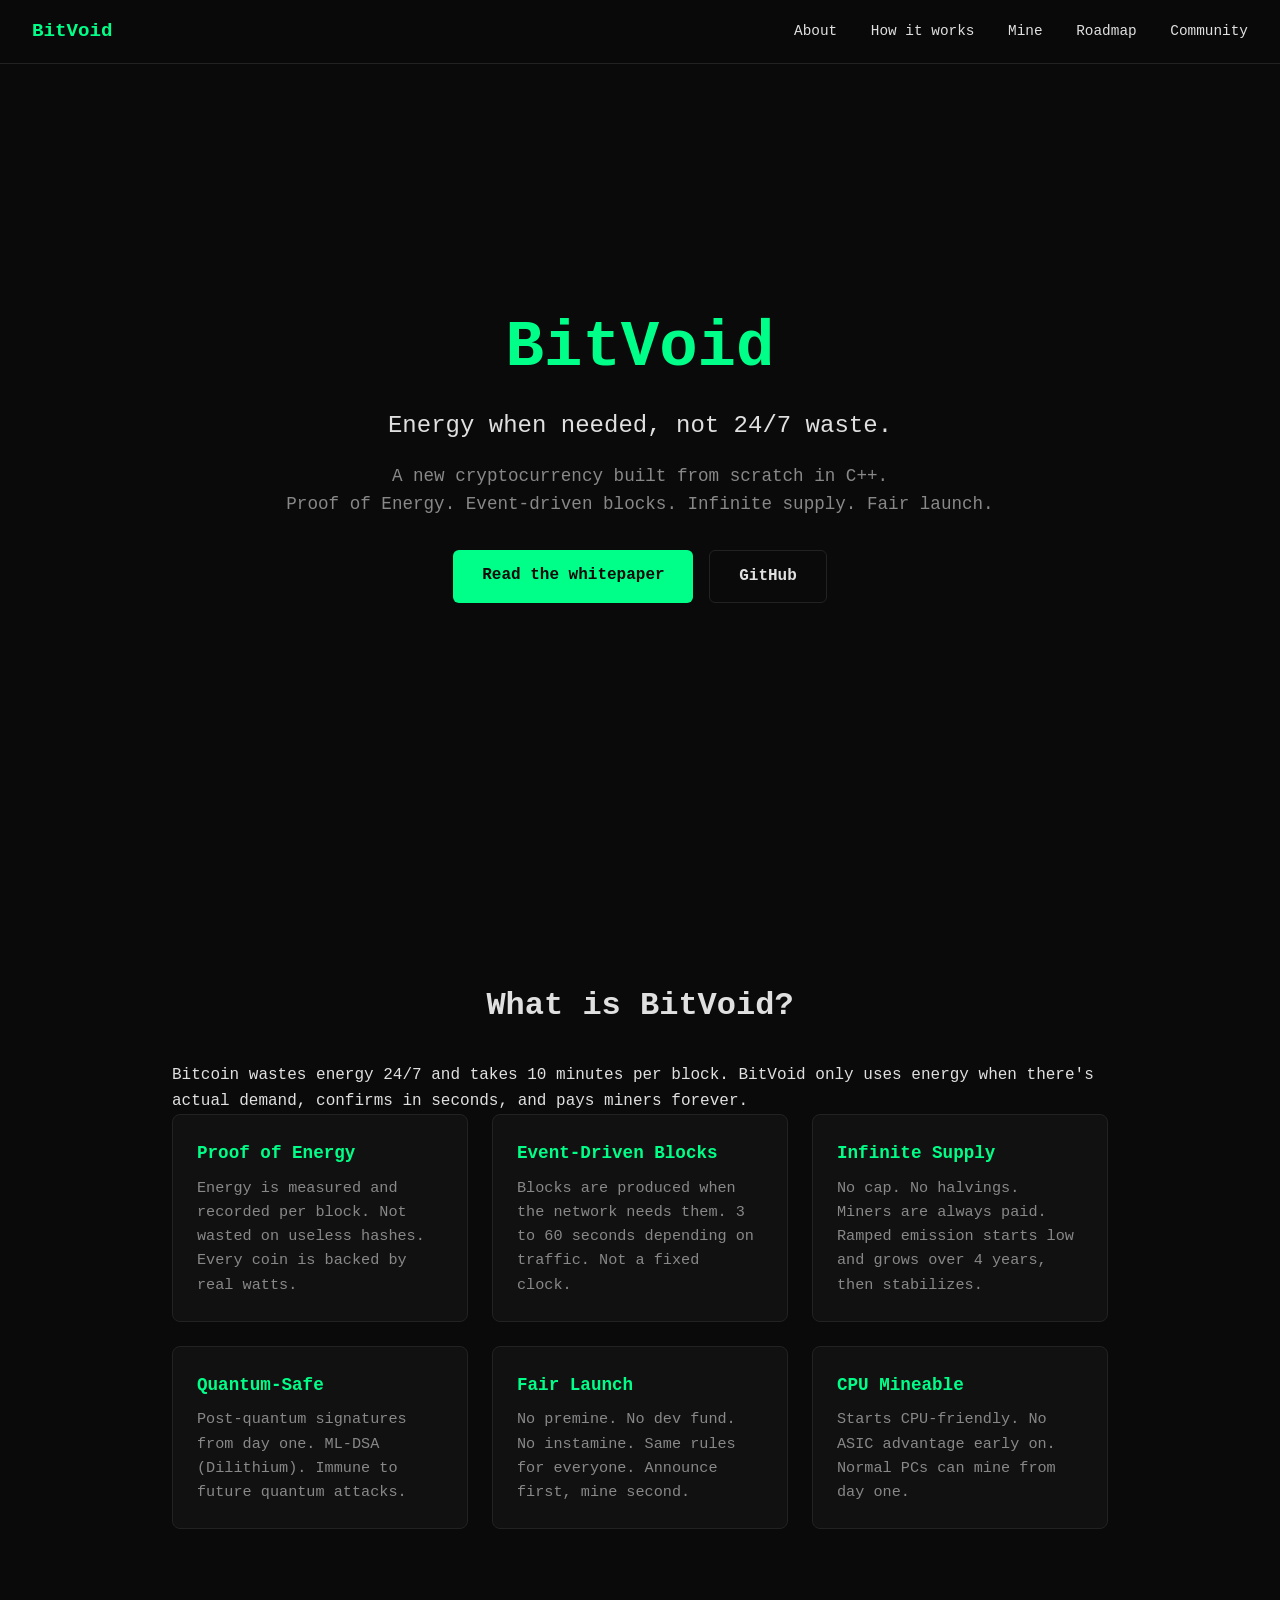
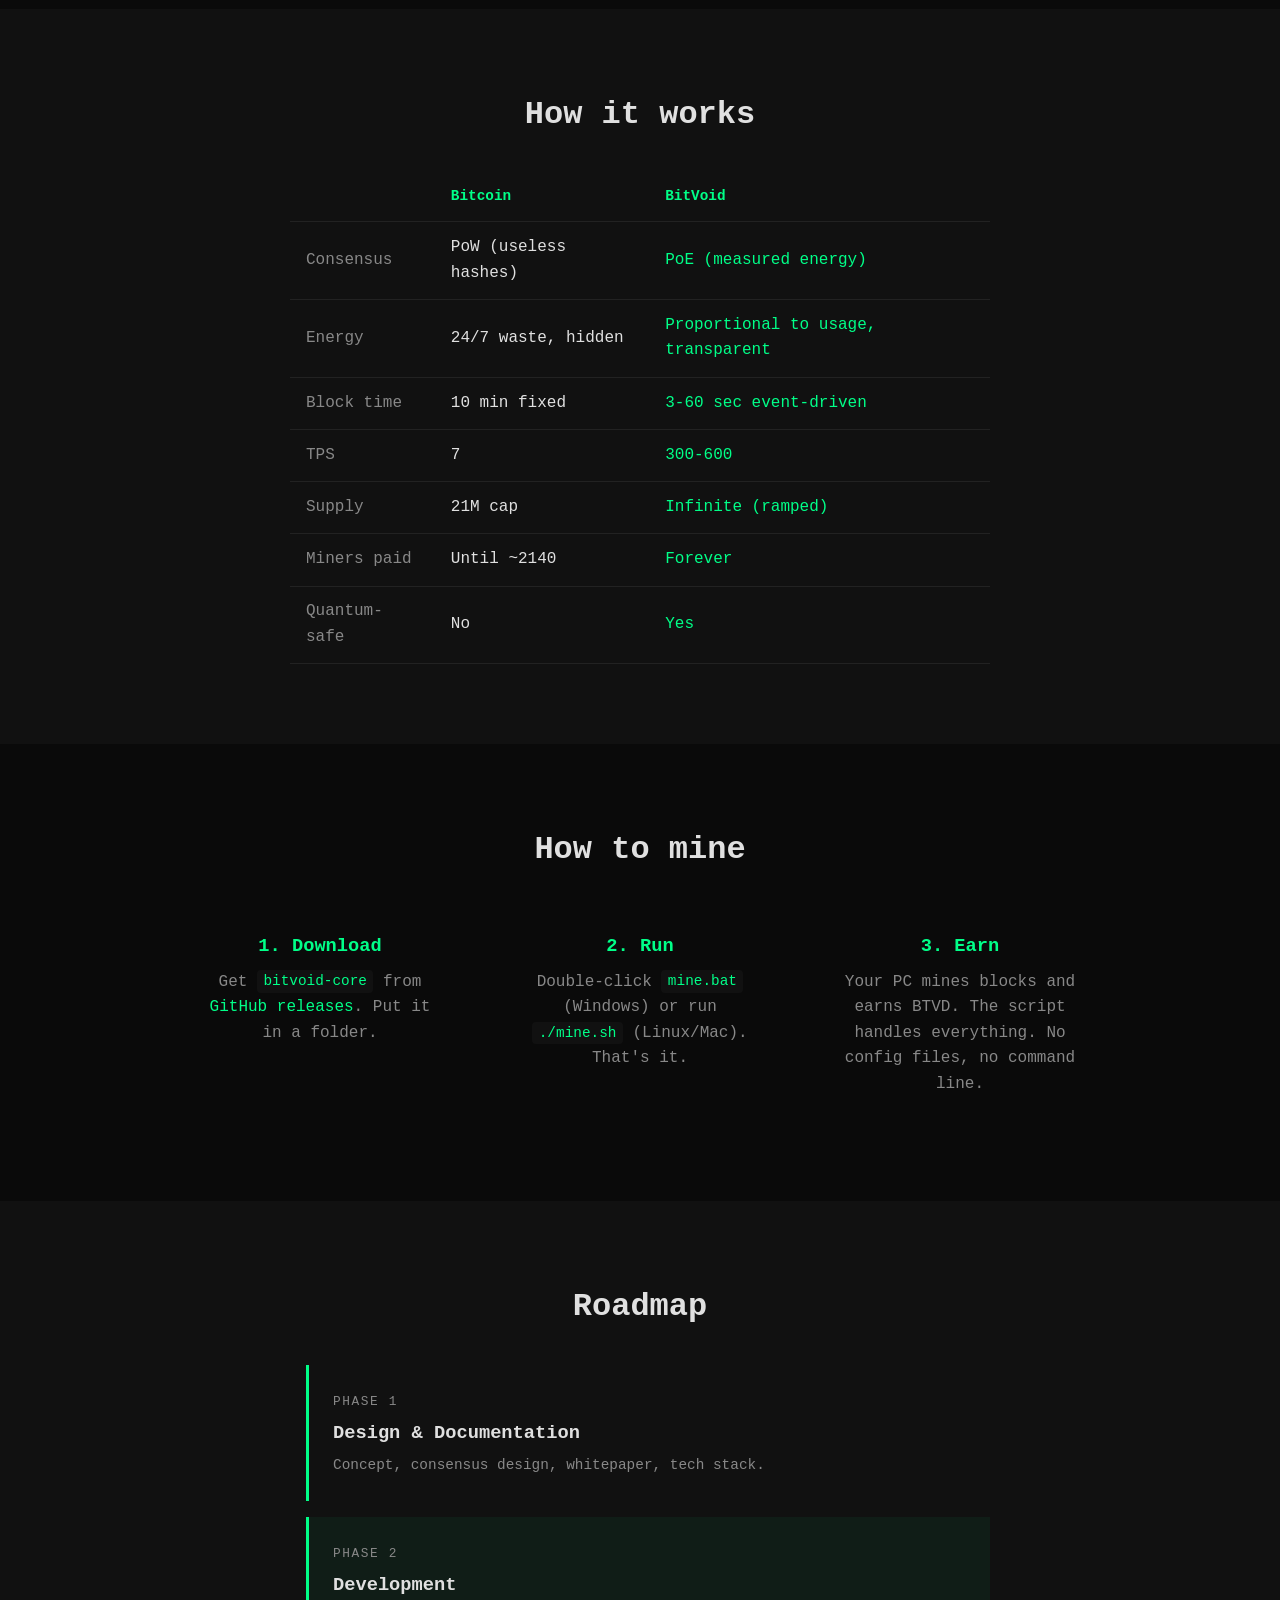
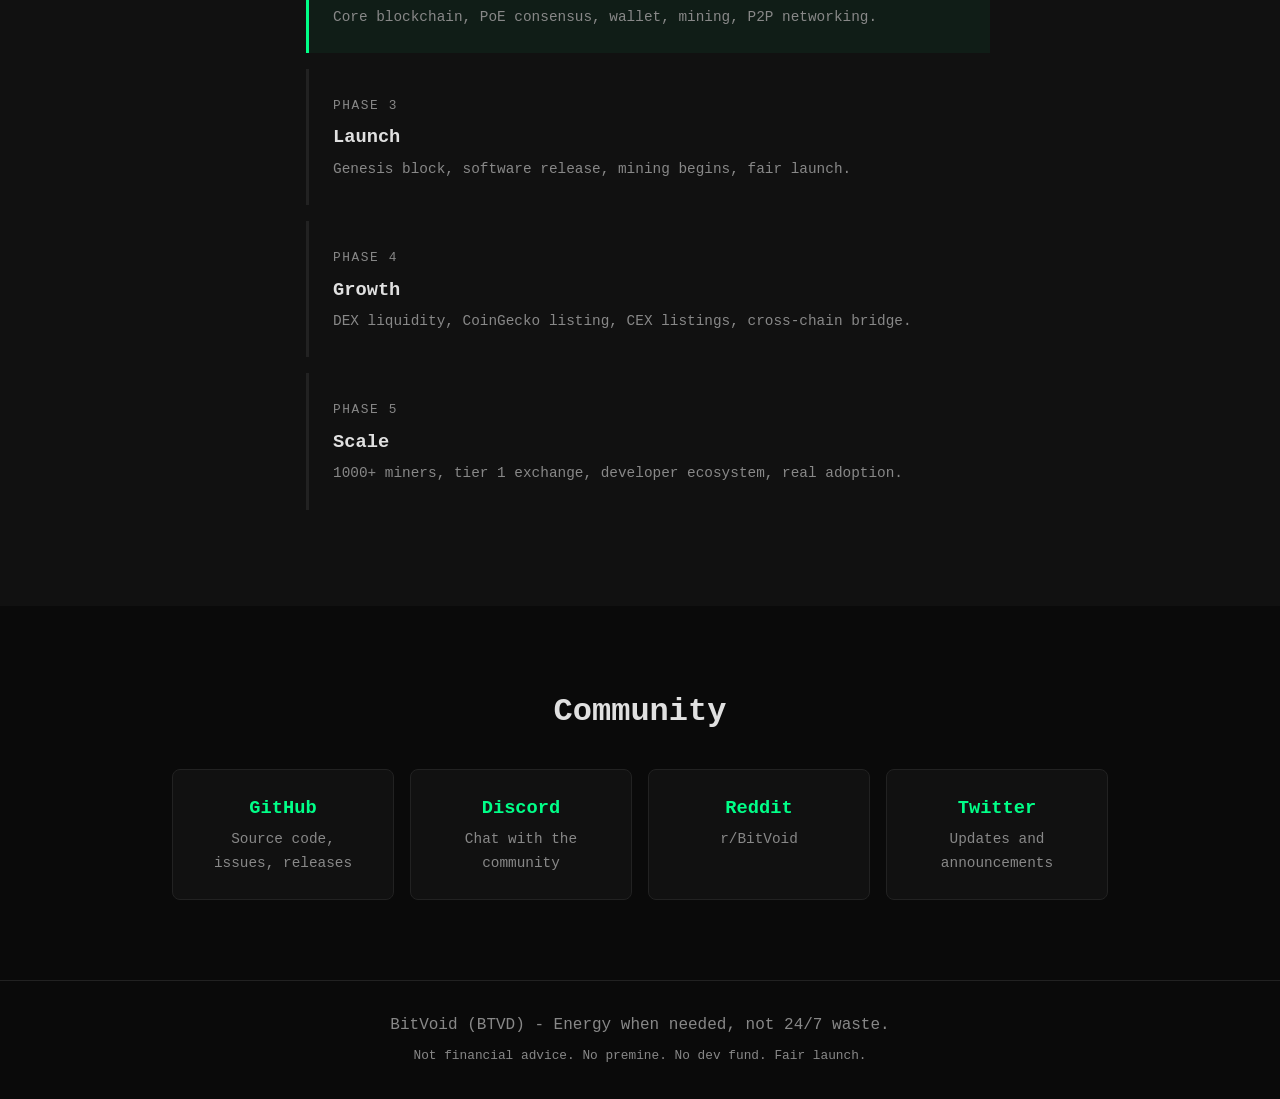
==== web/index.html @ ed43612f "added start of website & post quantum wallets" ====
<!DOCTYPE html>
<html lang="en">
<head>
    <meta charset="UTF-8">
    <meta name="viewport" content="width=device-width, initial-scale=1.0">
    <title>BitVoid (BTVD) - Energy when needed, not 24/7 waste</title>
    <meta name="description" content="BitVoid is a new cryptocurrency built from scratch in C++. Proof of Energy consensus, event-driven blocks, infinite supply. Fair launch, no premine.">
    <link rel="stylesheet" href="style.css">
</head>
<body>
    <nav>
        <div class="nav-logo">BitVoid</div>
        <div class="nav-links">
            <a href="#about">About</a>
            <a href="#how">How it works</a>
            <a href="#mine">Mine</a>
            <a href="#roadmap">Roadmap</a>
            <a href="#community">Community</a>
        </div>
    </nav>

    <section class="hero">
        <h1>BitVoid</h1>
        <p class="tagline">Energy when needed, not 24/7 waste.</p>
        <p class="subtitle">A new cryptocurrency built from scratch in C++.<br>
        Proof of Energy. Event-driven blocks. Infinite supply. Fair launch.</p>
        <div class="hero-buttons">
            <a href="WHITEPAPER.md" class="btn btn-primary">Read the whitepaper</a>
            <a href="https://github.com/YOURUSERNAME/bitvoid" class="btn btn-secondary">GitHub</a>
        </div>
    </section>

    <section id="about" class="section">
        <h2>What is BitVoid?</h2>
        <p>Bitcoin wastes energy 24/7 and takes 10 minutes per block. BitVoid only uses energy when there's actual demand, confirms in seconds, and pays miners forever.</p>
        <div class="features">
            <div class="feature">
                <h3>Proof of Energy</h3>
                <p>Energy is measured and recorded per block. Not wasted on useless hashes. Every coin is backed by real watts.</p>
            </div>
            <div class="feature">
                <h3>Event-Driven Blocks</h3>
                <p>Blocks are produced when the network needs them. 3 to 60 seconds depending on traffic. Not a fixed clock.</p>
            </div>
            <div class="feature">
                <h3>Infinite Supply</h3>
                <p>No cap. No halvings. Miners are always paid. Ramped emission starts low and grows over 4 years, then stabilizes.</p>
            </div>
            <div class="feature">
                <h3>Quantum-Safe</h3>
                <p>Post-quantum signatures from day one. ML-DSA (Dilithium). Immune to future quantum attacks.</p>
            </div>
            <div class="feature">
                <h3>Fair Launch</h3>
                <p>No premine. No dev fund. No instamine. Same rules for everyone. Announce first, mine second.</p>
            </div>
            <div class="feature">
                <h3>CPU Mineable</h3>
                <p>Starts CPU-friendly. No ASIC advantage early on. Normal PCs can mine from day one.</p>
            </div>
        </div>
    </section>

    <section id="how" class="section section-alt">
        <h2>How it works</h2>
        <div class="comparison">
            <table>
                <thead>
                    <tr>
                        <th></th>
                        <th>Bitcoin</th>
                        <th>BitVoid</th>
                    </tr>
                </thead>
                <tbody>
                    <tr><td>Consensus</td><td>PoW (useless hashes)</td><td>PoE (measured energy)</td></tr>
                    <tr><td>Energy</td><td>24/7 waste, hidden</td><td>Proportional to usage, transparent</td></tr>
                    <tr><td>Block time</td><td>10 min fixed</td><td>3-60 sec event-driven</td></tr>
                    <tr><td>TPS</td><td>7</td><td>300-600</td></tr>
                    <tr><td>Supply</td><td>21M cap</td><td>Infinite (ramped)</td></tr>
                    <tr><td>Miners paid</td><td>Until ~2140</td><td>Forever</td></tr>
                    <tr><td>Quantum-safe</td><td>No</td><td>Yes</td></tr>
                </tbody>
            </table>
        </div>
    </section>

    <section id="mine" class="section">
        <h2>How to mine</h2>
        <div class="steps">
            <div class="step">
                <h3>1. Download</h3>
                <p>Get <code>bitvoid-core</code> from <a href="https://github.com/YOURUSERNAME/bitvoid/releases">GitHub releases</a>. Put it in a folder.</p>
            </div>
            <div class="step">
                <h3>2. Run</h3>
                <p>Double-click <code>mine.bat</code> (Windows) or run <code>./mine.sh</code> (Linux/Mac). That's it.</p>
            </div>
            <div class="step">
                <h3>3. Earn</h3>
                <p>Your PC mines blocks and earns BTVD. The script handles everything. No config files, no command line.</p>
            </div>
        </div>
    </section>

    <section id="roadmap" class="section section-alt">
        <h2>Roadmap</h2>
        <div class="roadmap">
            <div class="roadmap-item done">
                <span class="phase">Phase 1</span>
                <h3>Design & Documentation</h3>
                <p>Concept, consensus design, whitepaper, tech stack.</p>
            </div>
            <div class="roadmap-item current">
                <span class="phase">Phase 2</span>
                <h3>Development</h3>
                <p>Core blockchain, PoE consensus, wallet, mining, P2P networking.</p>
            </div>
            <div class="roadmap-item">
                <span class="phase">Phase 3</span>
                <h3>Launch</h3>
                <p>Genesis block, software release, mining begins, fair launch.</p>
            </div>
            <div class="roadmap-item">
                <span class="phase">Phase 4</span>
                <h3>Growth</h3>
                <p>DEX liquidity, CoinGecko listing, CEX listings, cross-chain bridge.</p>
            </div>
            <div class="roadmap-item">
                <span class="phase">Phase 5</span>
                <h3>Scale</h3>
                <p>1000+ miners, tier 1 exchange, developer ecosystem, real adoption.</p>
            </div>
        </div>
    </section>

    <section id="community" class="section">
        <h2>Community</h2>
        <div class="community-links">
            <a href="https://github.com/YOURUSERNAME/bitvoid" class="community-link">
                <h3>GitHub</h3>
                <p>Source code, issues, releases</p>
            </a>
            <a href="#" class="community-link">
                <h3>Discord</h3>
                <p>Chat with the community</p>
            </a>
            <a href="https://reddit.com/r/BitVoid" class="community-link">
                <h3>Reddit</h3>
                <p>r/BitVoid</p>
            </a>
            <a href="#" class="community-link">
                <h3>Twitter</h3>
                <p>Updates and announcements</p>
            </a>
        </div>
    </section>

    <footer>
        <p>BitVoid (BTVD) - Energy when needed, not 24/7 waste.</p>
        <p class="footer-small">Not financial advice. No premine. No dev fund. Fair launch.</p>
    </footer>
</body>
</html>
---- web/style.css ----
:root {
    --bg: #0a0a0a;
    --bg-alt: #111111;
    --text: #e0e0e0;
    --text-dim: #888888;
    --accent: #00ff88;
    --accent-dim: #00cc6a;
    --border: #222222;
}

* {
    margin: 0;
    padding: 0;
    box-sizing: border-box;
}

body {
    font-family: -apple-system, BlinkMacSystemFont, "Segoe UI", Roboto, monospace;
    background: var(--bg);
    color: var(--text);
    line-height: 1.6;
}

a {
    color: var(--accent);
    text-decoration: none;
}

a:hover {
    text-decoration: underline;
}

/* Nav */
nav {
    position: fixed;
    top: 0;
    width: 100%;
    display: flex;
    justify-content: space-between;
    align-items: center;
    padding: 1rem 2rem;
    background: rgba(10, 10, 10, 0.95);
    border-bottom: 1px solid var(--border);
    z-index: 100;
}

.nav-logo {
    font-weight: bold;
    font-size: 1.2rem;
    color: var(--accent);
}

.nav-links a {
    color: var(--text);
    margin-left: 1.5rem;
    font-size: 0.9rem;
}

.nav-links a:hover {
    color: var(--accent);
    text-decoration: none;
}

/* Hero */
.hero {
    min-height: 100vh;
    display: flex;
    flex-direction: column;
    justify-content: center;
    align-items: center;
    text-align: center;
    padding: 2rem;
}

.hero h1 {
    font-size: 4rem;
    color: var(--accent);
    margin-bottom: 0.5rem;
}

.tagline {
    font-size: 1.5rem;
    color: var(--text);
    margin-bottom: 1rem;
}

.subtitle {
    color: var(--text-dim);
    font-size: 1.1rem;
    margin-bottom: 2rem;
}

.hero-buttons {
    display: flex;
    gap: 1rem;
}

.btn {
    padding: 0.8rem 1.8rem;
    border-radius: 6px;
    font-size: 1rem;
    font-weight: 600;
    transition: all 0.2s;
}

.btn-primary {
    background: var(--accent);
    color: var(--bg);
}

.btn-primary:hover {
    background: var(--accent-dim);
    text-decoration: none;
}

.btn-secondary {
    border: 1px solid var(--border);
    color: var(--text);
}

.btn-secondary:hover {
    border-color: var(--accent);
    text-decoration: none;
}

/* Sections */
.section {
    padding: 5rem 2rem;
    max-width: 1000px;
    margin: 0 auto;
}

.section-alt {
    background: var(--bg-alt);
    max-width: none;
}

.section h2 {
    font-size: 2rem;
    margin-bottom: 2rem;
    text-align: center;
}

/* Features */
.features {
    display: grid;
    grid-template-columns: repeat(auto-fit, minmax(280px, 1fr));
    gap: 1.5rem;
}

.feature {
    background: var(--bg-alt);
    border: 1px solid var(--border);
    border-radius: 8px;
    padding: 1.5rem;
}

.feature h3 {
    color: var(--accent);
    margin-bottom: 0.5rem;
    font-size: 1.1rem;
}

.feature p {
    color: var(--text-dim);
    font-size: 0.95rem;
}

/* Comparison table */
.comparison {
    max-width: 700px;
    margin: 0 auto;
}

table {
    width: 100%;
    border-collapse: collapse;
}

th, td {
    padding: 0.8rem 1rem;
    text-align: left;
    border-bottom: 1px solid var(--border);
}

th {
    color: var(--accent);
    font-size: 0.9rem;
}

td:first-child {
    color: var(--text-dim);
}

td:last-child {
    color: var(--accent);
}

/* Steps */
.steps {
    display: grid;
    grid-template-columns: repeat(auto-fit, minmax(250px, 1fr));
    gap: 1.5rem;
}

.step {
    text-align: center;
    padding: 1.5rem;
}

.step h3 {
    color: var(--accent);
    margin-bottom: 0.5rem;
}

.step p {
    color: var(--text-dim);
}

code {
    background: var(--bg-alt);
    padding: 0.2rem 0.4rem;
    border-radius: 4px;
    font-size: 0.9rem;
    color: var(--accent);
}

/* Roadmap */
.roadmap {
    max-width: 700px;
    margin: 0 auto;
}

.roadmap-item {
    padding: 1.5rem;
    border-left: 3px solid var(--border);
    margin-bottom: 1rem;
    margin-left: 1rem;
}

.roadmap-item.done {
    border-left-color: var(--accent);
}

.roadmap-item.current {
    border-left-color: var(--accent);
    background: rgba(0, 255, 136, 0.05);
}

.roadmap-item .phase {
    color: var(--text-dim);
    font-size: 0.8rem;
    text-transform: uppercase;
    letter-spacing: 0.1rem;
}

.roadmap-item h3 {
    color: var(--text);
    margin: 0.3rem 0;
}

.roadmap-item p {
    color: var(--text-dim);
    font-size: 0.9rem;
}

/* Community */
.community-links {
    display: grid;
    grid-template-columns: repeat(auto-fit, minmax(200px, 1fr));
    gap: 1rem;
}

.community-link {
    display: block;
    background: var(--bg-alt);
    border: 1px solid var(--border);
    border-radius: 8px;
    padding: 1.5rem;
    text-align: center;
    transition: border-color 0.2s;
}

.community-link:hover {
    border-color: var(--accent);
    text-decoration: none;
}

.community-link h3 {
    color: var(--accent);
    margin-bottom: 0.3rem;
}

.community-link p {
    color: var(--text-dim);
    font-size: 0.9rem;
}

/* Footer */
footer {
    text-align: center;
    padding: 2rem;
    border-top: 1px solid var(--border);
    color: var(--text-dim);
}

.footer-small {
    font-size: 0.8rem;
    margin-top: 0.5rem;
}

/* Mobile */
@media (max-width: 600px) {
    .hero h1 {
        font-size: 2.5rem;
    }
    .tagline {
        font-size: 1.1rem;
    }
    .nav-links {
        display: none;
    }
    .hero-buttons {
        flex-direction: column;
    }
}
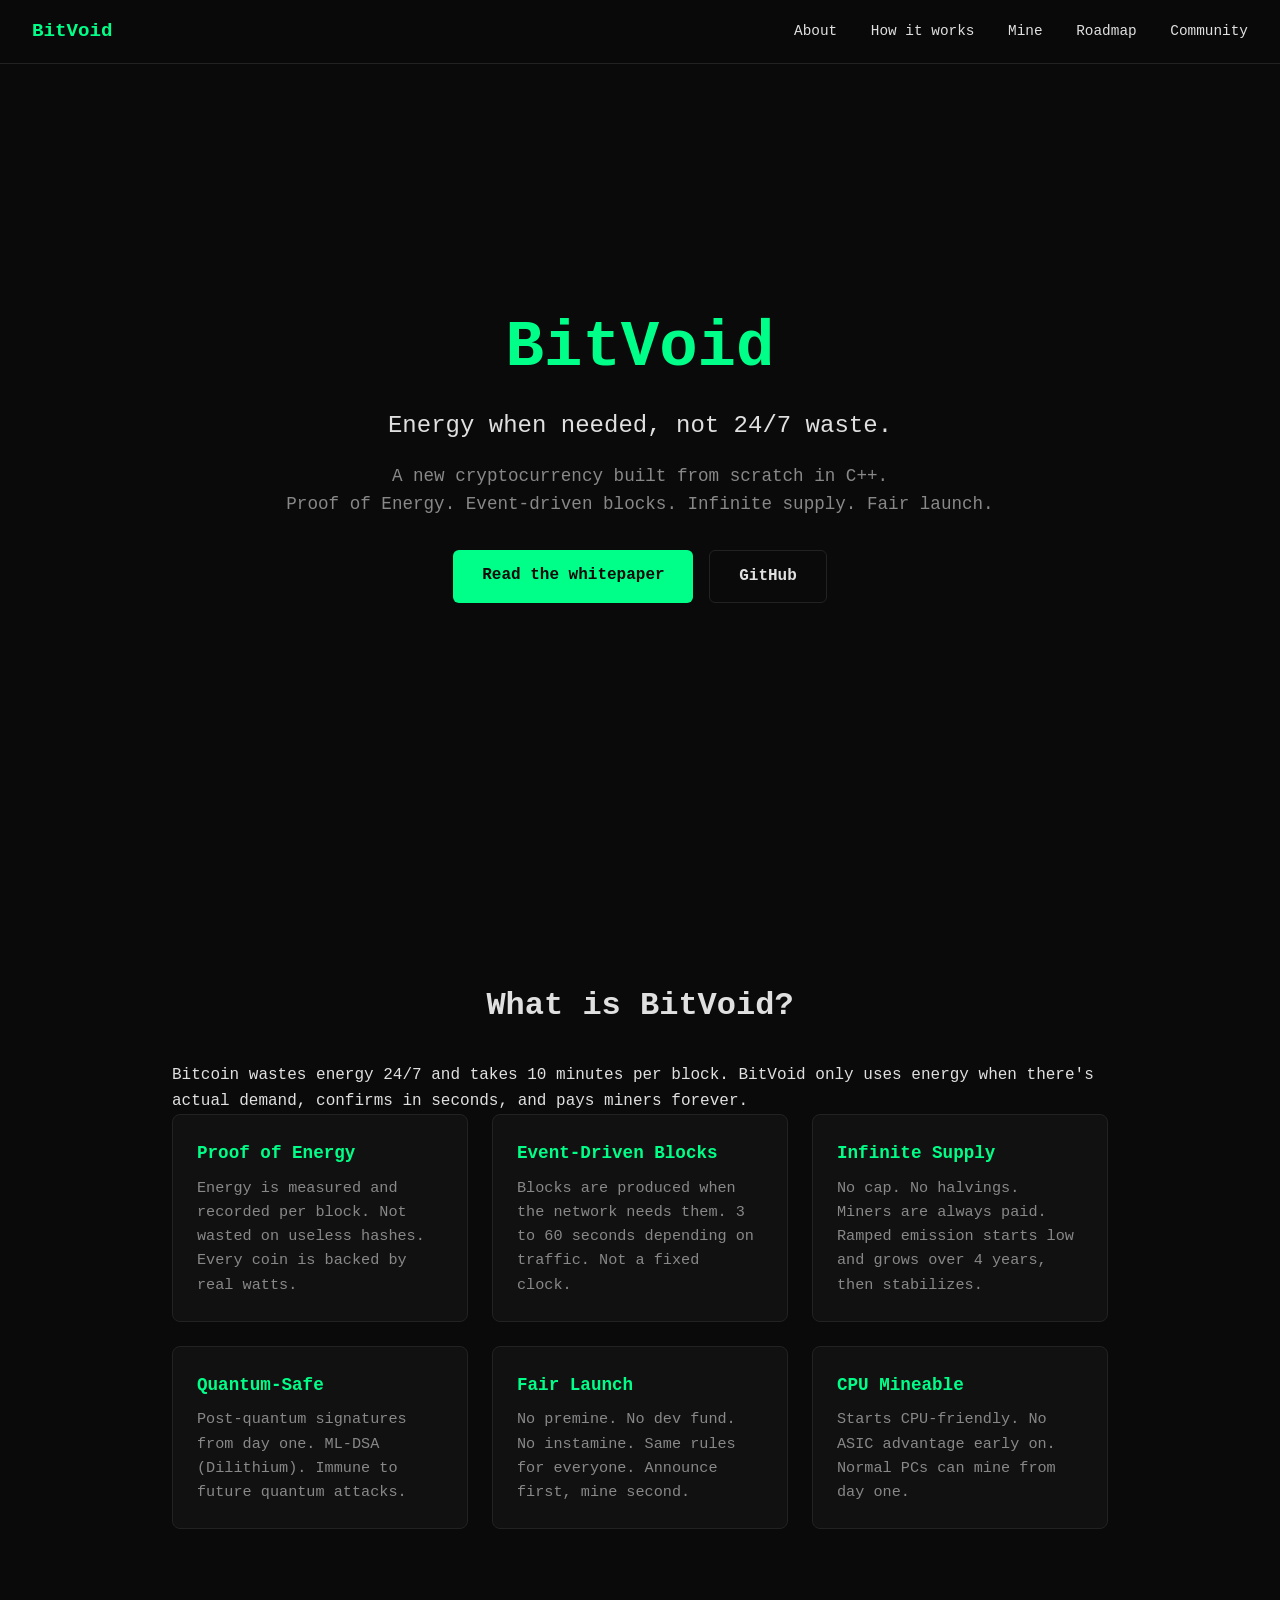
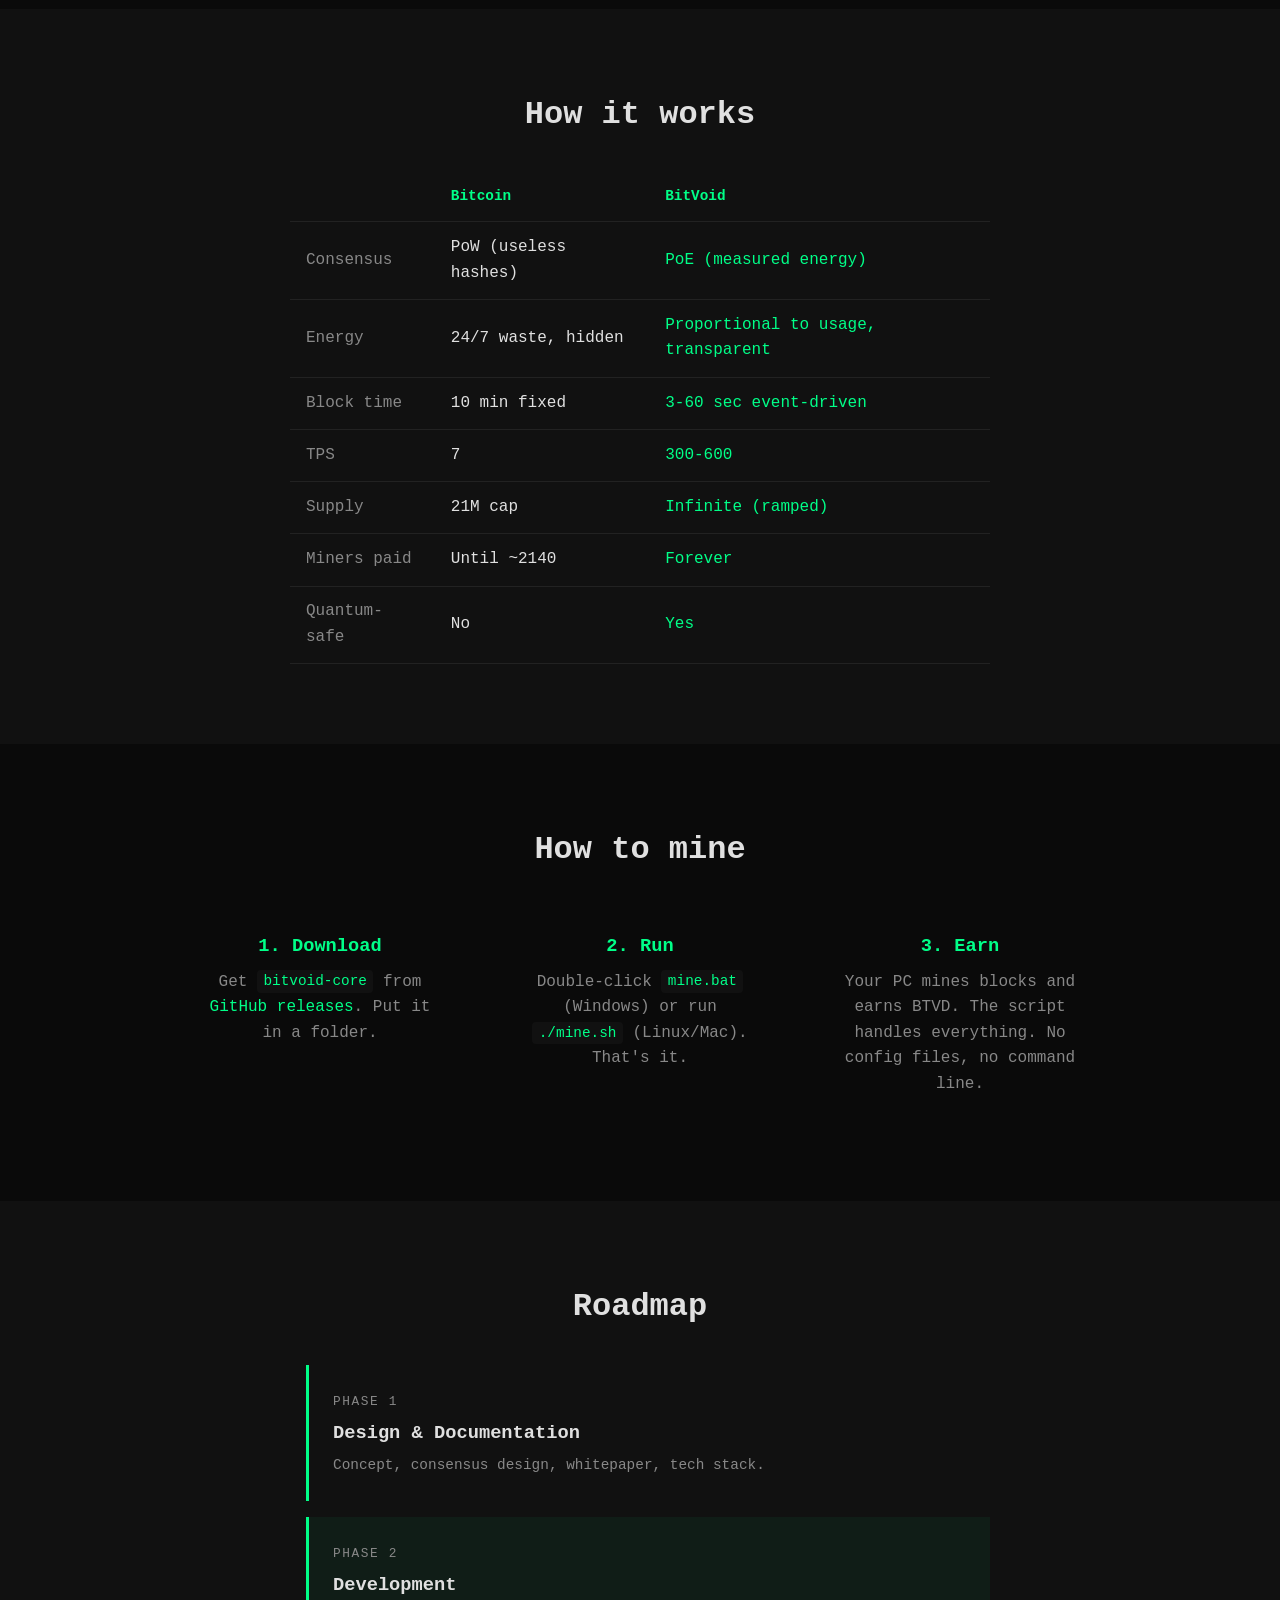
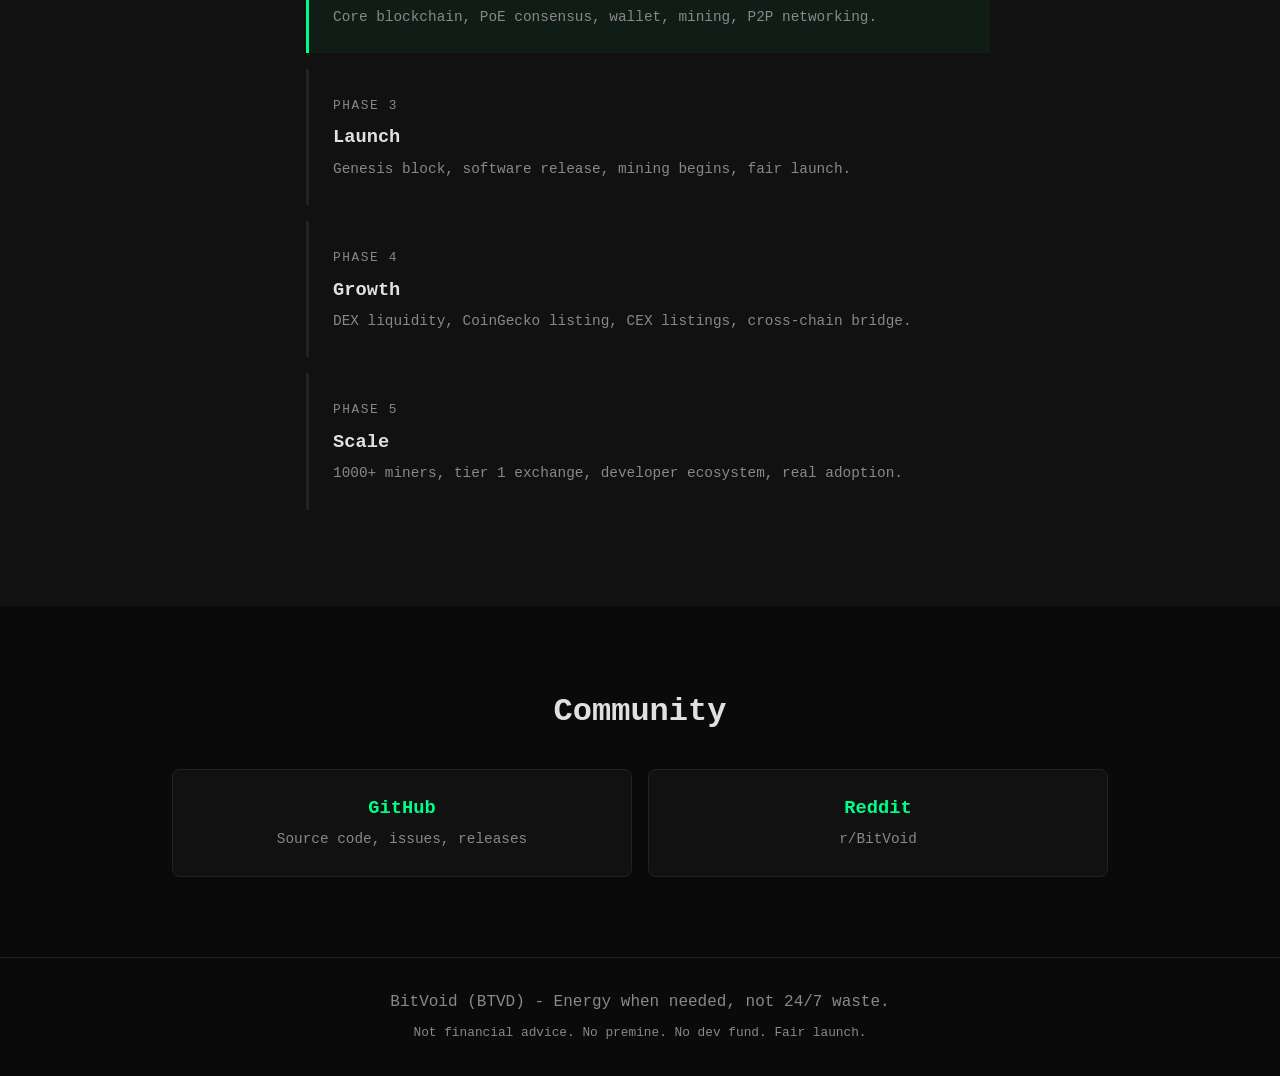
==== commit 2b4ebf1d: "fixed links" ====
--- a/web/index.html
+++ b/web/index.html
@@ -25,8 +25,8 @@
         <p class="subtitle">A new cryptocurrency built from scratch in C++.<br>
         Proof of Energy. Event-driven blocks. Infinite supply. Fair launch.</p>
         <div class="hero-buttons">
-            <a href="WHITEPAPER.md" class="btn btn-primary">Read the whitepaper</a>
-            <a href="https://github.com/YOURUSERNAME/bitvoid" class="btn btn-secondary">GitHub</a>
+            <a href="https://github.com/bouclem/BTVD/blob/main/docs/WHITEPAPER.md" class="btn btn-primary">Read the whitepaper</a>
+            <a href="https://github.com/bouclem/BTVD/releases" class="btn btn-secondary">GitHub</a>
         </div>
     </section>
 
@@ -90,7 +90,7 @@
         <div class="steps">
             <div class="step">
                 <h3>1. Download</h3>
-                <p>Get <code>bitvoid-core</code> from <a href="https://github.com/YOURUSERNAME/bitvoid/releases">GitHub releases</a>. Put it in a folder.</p>
+                <p>Get <code>bitvoid-core</code> from <a href="https://github.com/bouclem/BTVD/releases">GitHub releases</a>. Put it in a folder.</p>
             </div>
             <div class="step">
                 <h3>2. Run</h3>
@@ -137,21 +137,13 @@
     <section id="community" class="section">
         <h2>Community</h2>
         <div class="community-links">
-            <a href="https://github.com/YOURUSERNAME/bitvoid" class="community-link">
+            <a href="https://github.com/bouclem/BTVD/releases" class="community-link">
                 <h3>GitHub</h3>
                 <p>Source code, issues, releases</p>
-            </a>
-            <a href="#" class="community-link">
-                <h3>Discord</h3>
-                <p>Chat with the community</p>
             </a>
             <a href="https://reddit.com/r/BitVoid" class="community-link">
                 <h3>Reddit</h3>
                 <p>r/BitVoid</p>
-            </a>
-            <a href="#" class="community-link">
-                <h3>Twitter</h3>
-                <p>Updates and announcements</p>
             </a>
         </div>
     </section>
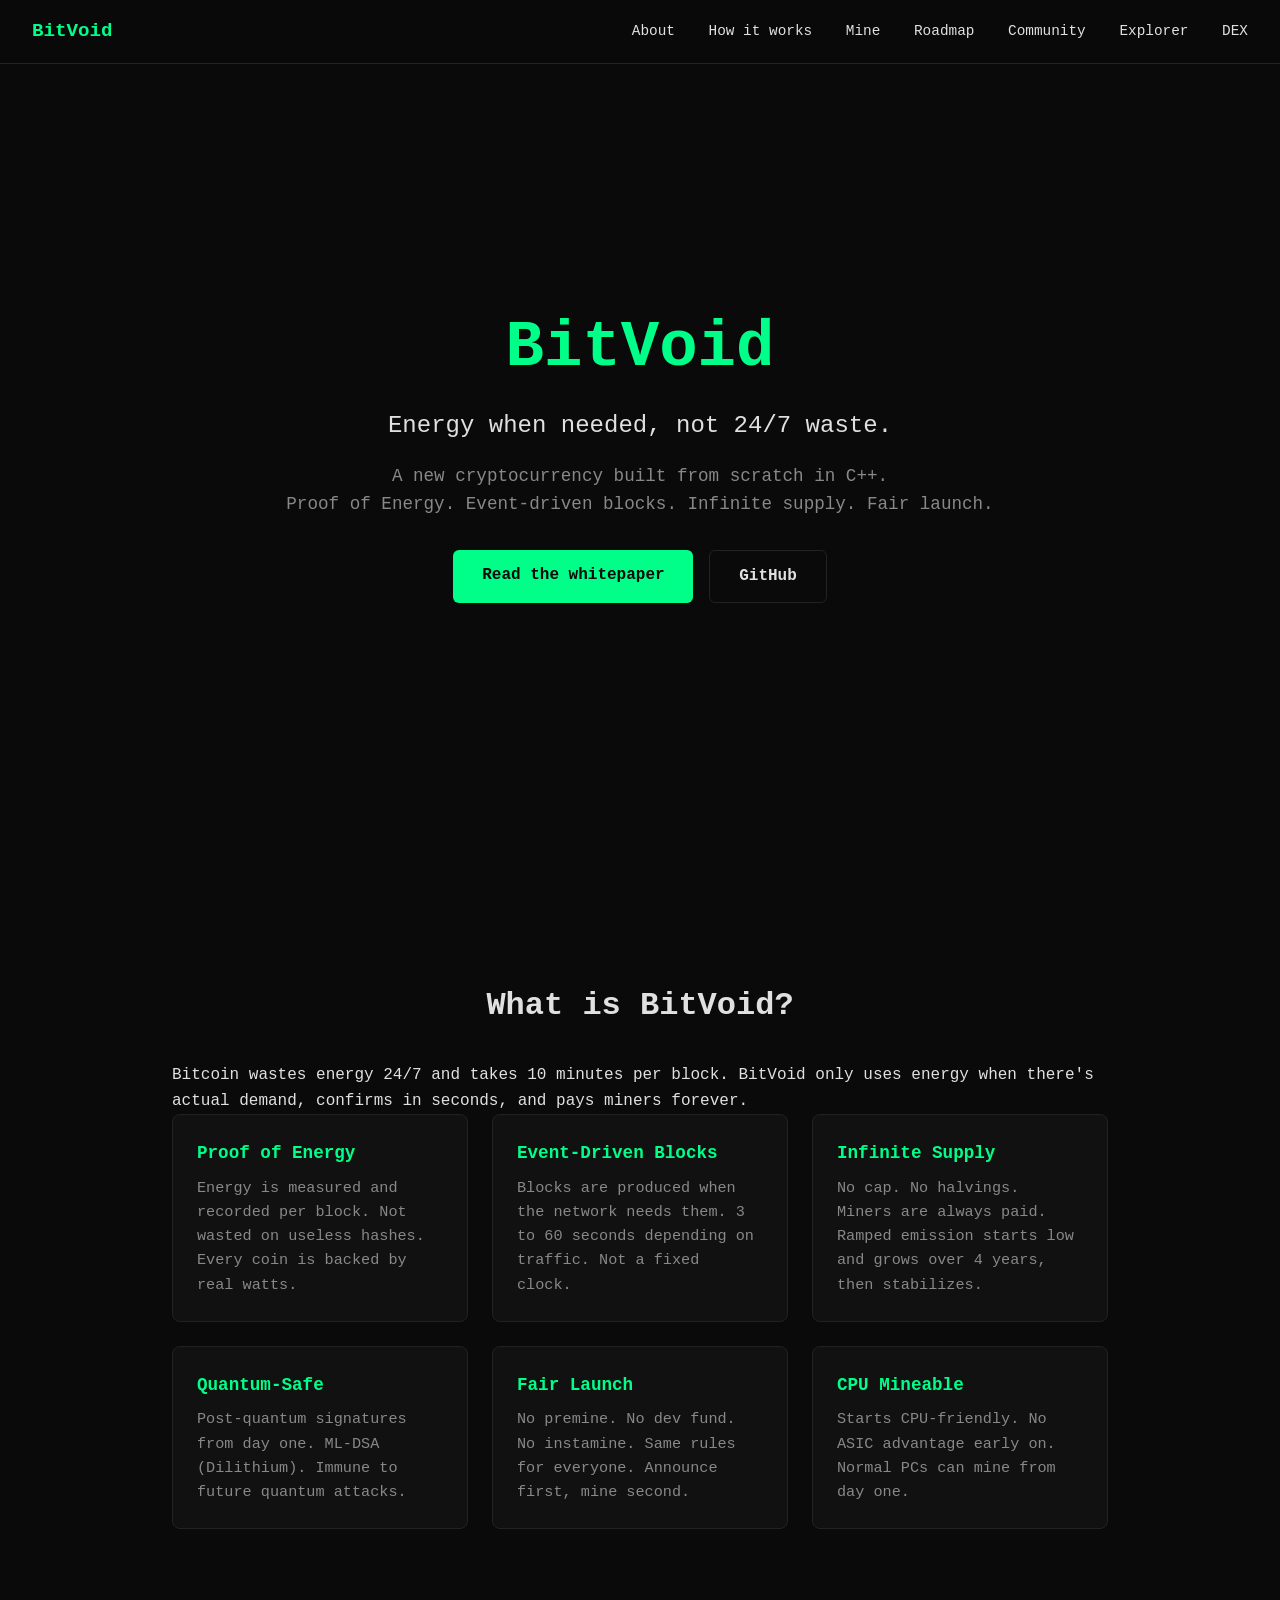
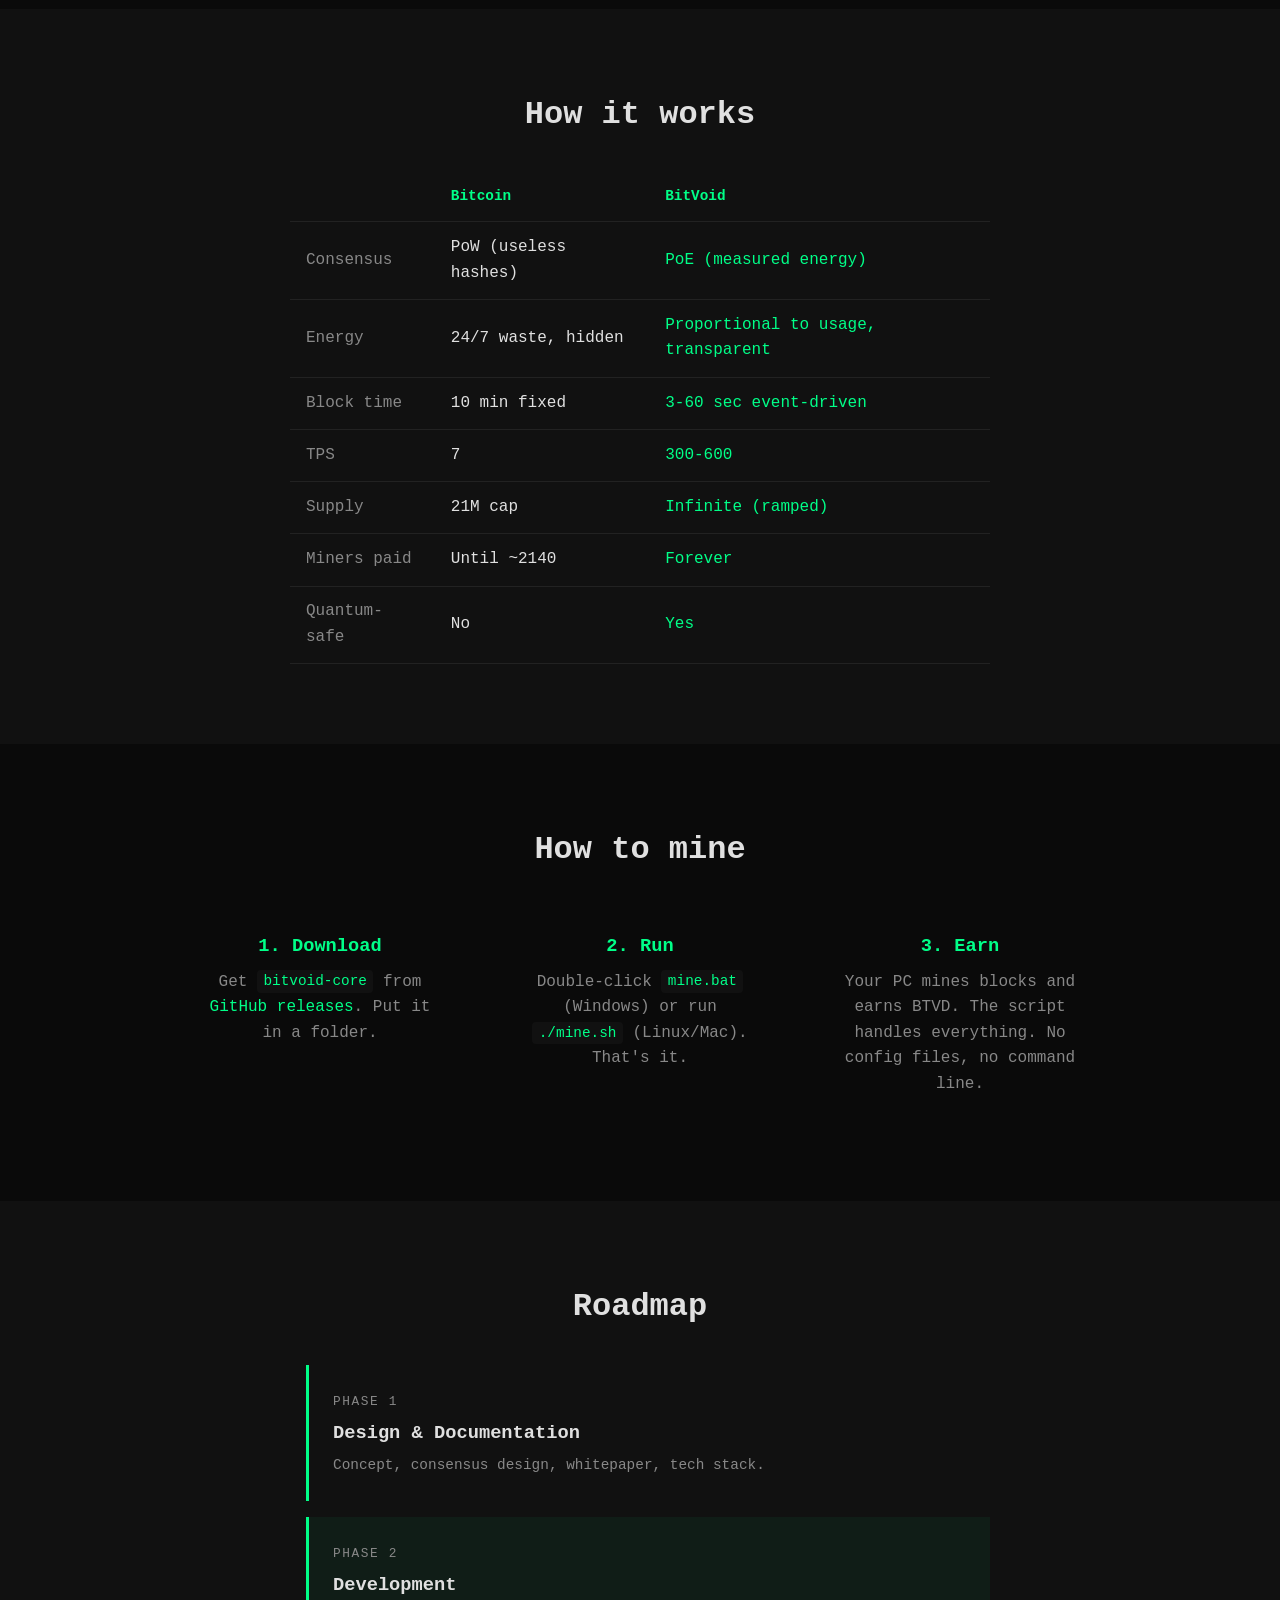
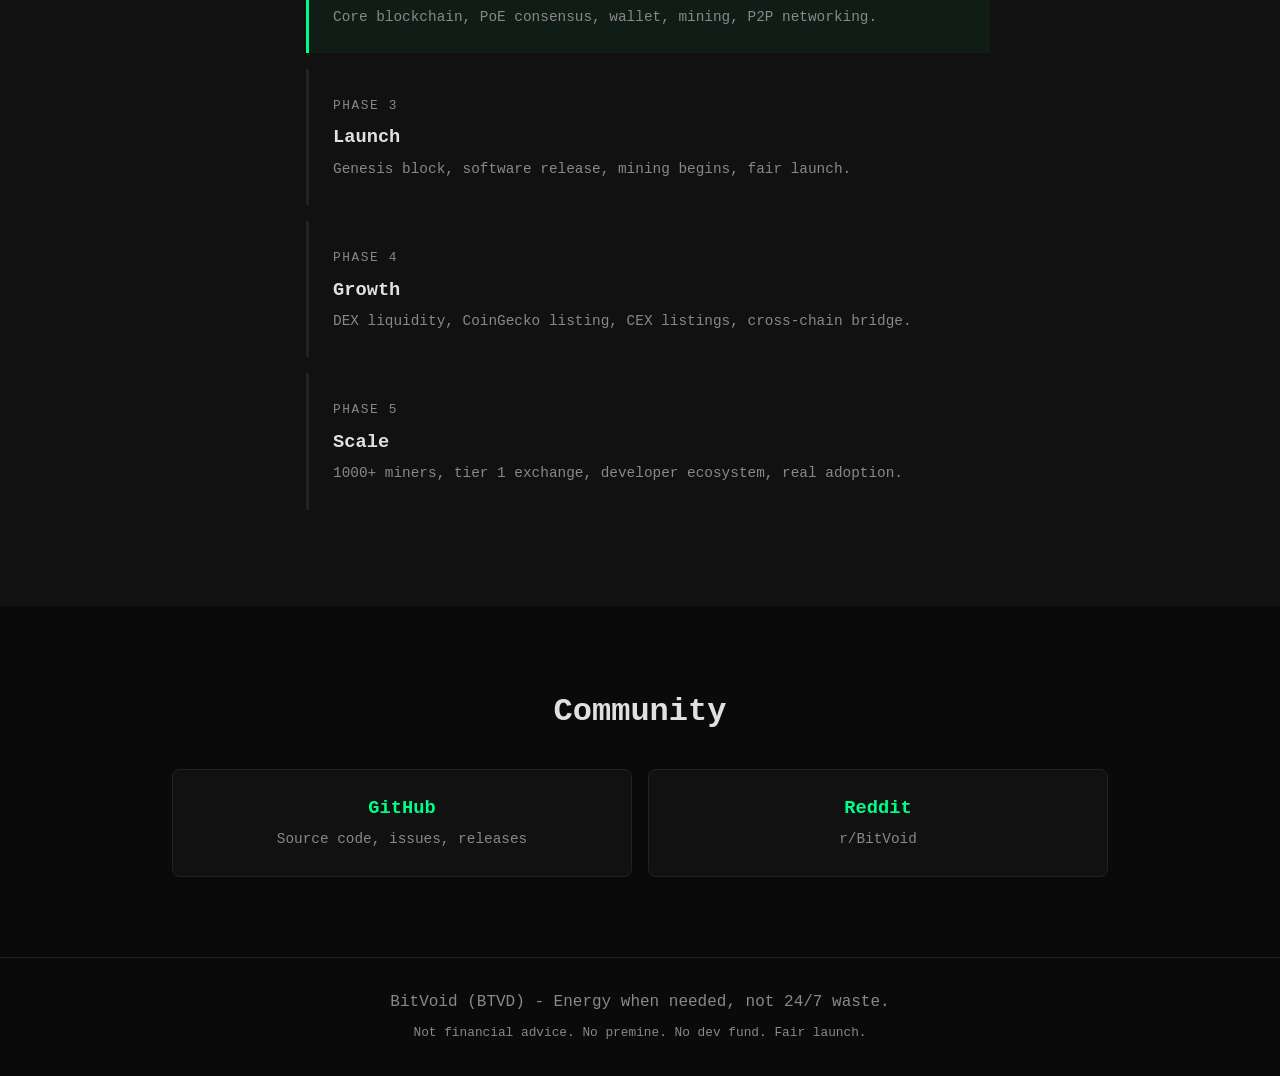
==== commit 84a2f6b3: "did technical md, and startetd prototype of dex & explorer" ====
--- a/web/index.html
+++ b/web/index.html
@@ -16,6 +16,8 @@
             <a href="#mine">Mine</a>
             <a href="#roadmap">Roadmap</a>
             <a href="#community">Community</a>
+            <a href="explorer.html">Explorer</a>
+            <a href="dex.html">DEX</a>
         </div>
     </nav>
 
--- a/web/style.css
+++ b/web/style.css
@@ -324,3 +324,71 @@
         flex-direction: column;
     }
 }
+
+/* Explorer & DEX */
+.explorer-status, .status-card {
+    max-width: 700px;
+    margin: 0 auto;
+    background: var(--bg-alt);
+    border: 1px solid var(--border);
+    border-radius: 8px;
+    padding: 2rem;
+}
+
+.status-card h3 {
+    color: var(--accent);
+    margin-bottom: 1rem;
+    font-size: 1.2rem;
+}
+
+.in-build {
+    font-size: 1.5rem;
+    color: var(--accent);
+    text-align: center;
+    margin-bottom: 1rem;
+    font-weight: bold;
+}
+
+.status-detail {
+    color: var(--text-dim);
+    font-size: 0.95rem;
+    margin-bottom: 0.5rem;
+}
+
+.status-list {
+    color: var(--text-dim);
+    font-size: 0.95rem;
+    margin: 0.5rem 0 0 1.5rem;
+    line-height: 1.8;
+}
+
+.explorer-search {
+    display: flex;
+    gap: 0.5rem;
+    margin-bottom: 2rem;
+    max-width: 700px;
+}
+
+.search-input {
+    flex: 1;
+    padding: 0.7rem 1rem;
+    background: var(--bg-alt);
+    border: 1px solid var(--border);
+    border-radius: 6px;
+    color: var(--text);
+    font-size: 0.95rem;
+    font-family: inherit;
+}
+
+.search-input:focus {
+    outline: none;
+    border-color: var(--accent);
+}
+
+.search-results {
+    margin-bottom: 2rem;
+}
+
+.blocks-list table {
+    width: 100%;
+}
